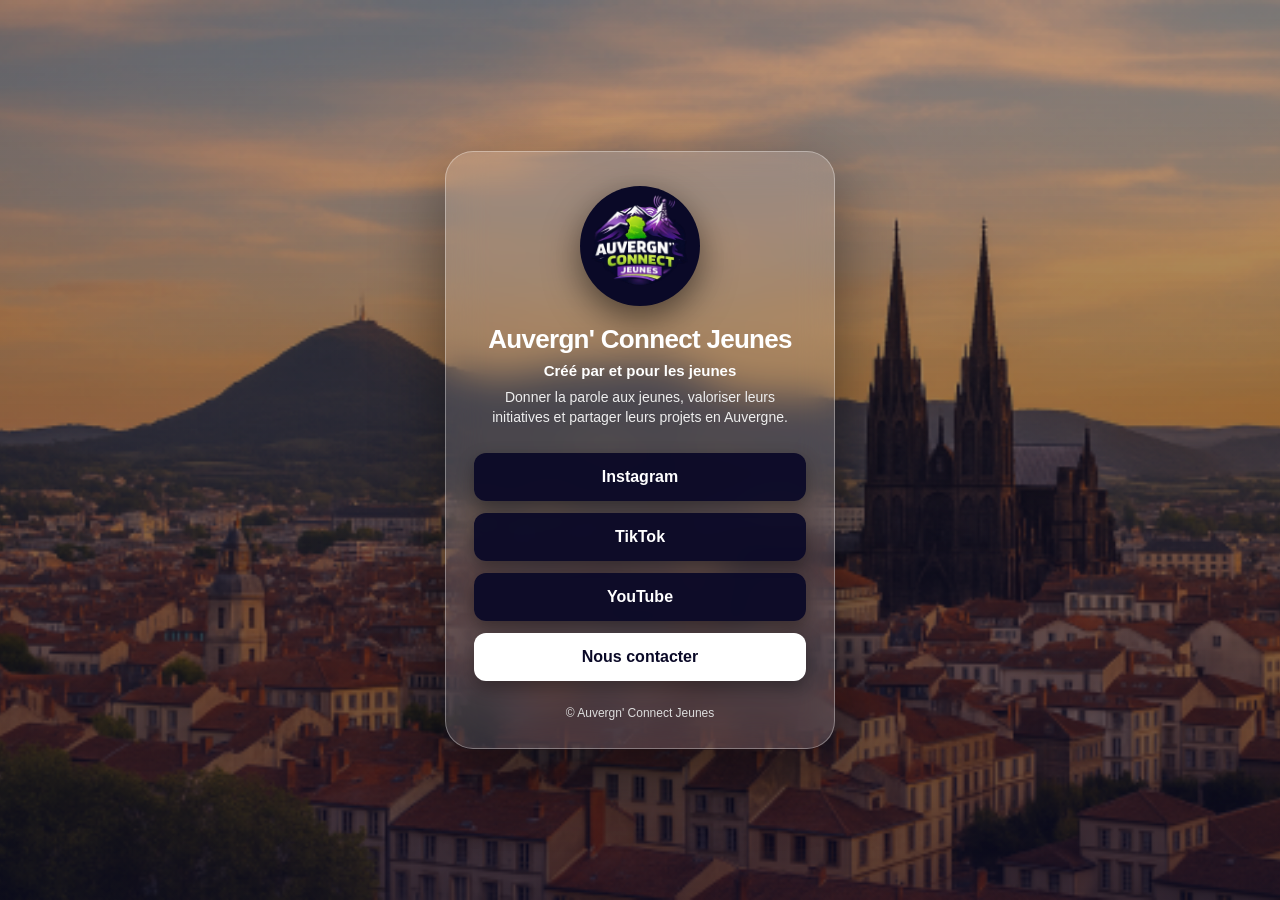
==== index.html @ 298b6b83 "Add files via upload" ====
<!doctype html>
<html lang="fr">

<head>
  <meta charset="utf-8">

  <meta
    name="viewport"
    content="width=device-width, initial-scale=1"
  >

  <title>Auvergn' Connect Jeunes</title>

  <!-- Favicon -->
  <link
    rel="icon"
    type="image/png"
    href="logo.png"
  >

  <meta
    name="description"
    content="Auvergn' Connect Jeunes — créé par et pour les jeunes."
  >

  <style>

    :root {
      --violet: #8444B1;
      --green: #8DBB52;
      --night: #0A0927;
    }

    * {
      box-sizing: border-box;
    }

    body {
      margin: 0;
      min-height: 100vh;

      display: flex;
      align-items: center;
      justify-content: center;

      padding: 22px;

      font-family: Arial, sans-serif;
      color: #fff;

      background:
        #0A0927
        url("background.png")
        center / cover
        fixed
        no-repeat;
    }

    body::before {
      content: "";

      position: fixed;
      inset: 0;

      background:
        linear-gradient(
          180deg,
          #0a092733,
          #0a0927a8
        );

      pointer-events: none;
    }

    .card {
      position: relative;

      width: min(100%, 390px);

      padding: 34px 28px 28px;

      border: 1px solid #ffffff55;
      border-radius: 28px;

      background: #ffffff20;

      backdrop-filter: blur(18px);

      box-shadow:
        0 25px 70px #0007;

      text-align: center;
    }

    .logo {
      width: 120px;
      height: 120px;

      margin: 0 auto 18px;

      border-radius: 50%;

      overflow: hidden;

      box-shadow:
        0 12px 35px #0008;

      background: #0A0927;
    }

    .logo img {
      width: 100%;
      height: 100%;

      display: block;

      object-fit: contain;
    }

    h1 {
      margin: 0;

      font-size: 26px;

      letter-spacing: -0.7px;
    }

    .subtitle {
      margin: 7px 0 8px;

      font-size: 15px;

      font-weight: 700;
    }

    .tagline {
      margin: 0 auto 26px;

      max-width: 310px;

      color: #eee;

      line-height: 1.45;

      font-size: 14px;
    }

    .links {
      display: grid;

      gap: 12px;
    }

    .links a {
      display: block;

      padding: 15px 18px;

      border-radius: 12px;

      background: #0A0927EF;

      color: #fff;

      text-decoration: none;

      font-weight: 800;

      box-shadow:
        0 7px 18px #0005;

      transition: 0.18s;
    }

    .links a:hover {
      transform: translateY(-2px);

      background: var(--violet);
    }

    .links a.secondary {
      background: #fff;

      color: var(--night);
    }

    .links a.secondary:hover {
      background: var(--green);

      color: #fff;
    }

    footer {
      margin-top: 25px;

      font-size: 12px;

      color: #ddd;
    }

  </style>
</head>


<body>

  <main class="card">

    <!-- Logo -->
    <div class="logo">

      <img
        src="logo.png"
        alt="Logo Auvergn' Connect Jeunes"
      >

    </div>


    <!-- Nom -->
    <h1>
      Auvergn' Connect Jeunes
    </h1>


    <!-- Slogan -->
    <p class="subtitle">
      Créé par et pour les jeunes
    </p>


    <!-- Description -->
    <p class="tagline">
      Donner la parole aux jeunes, valoriser leurs initiatives
      et partager leurs projets en Auvergne.
    </p>


    <!-- Réseaux sociaux -->
    <nav
      class="links"
      aria-label="Réseaux sociaux"
    >

      <a
        href="https://www.instagram.com/auvergn_connect_jeunes/"
        target="_blank"
        rel="noopener noreferrer"
      >
        Instagram
      </a>


      <a
        href="https://www.tiktok.com/@auvergn_connect_jeunes"
        target="_blank"
        rel="noopener noreferrer"
      >
        TikTok
      </a>


      <a
        href="https://www.youtube.com/@auvergn_connect_Jeune"
        target="_blank"
        rel="noopener noreferrer"
      >
        YouTube
      </a>


      <!-- Contact -->
      <a
        class="secondary"
        href="https://mail.google.com/mail/?view=cm&fs=1&to=contact%40auvergneconnectjeunes.fr"
        target="_blank"
        rel="noopener noreferrer"
      >
        Nous contacter
      </a>

    </nav>


    <!-- Copyright -->
    <footer>
      © Auvergn' Connect Jeunes
    </footer>

  </main>

</body>

</html>
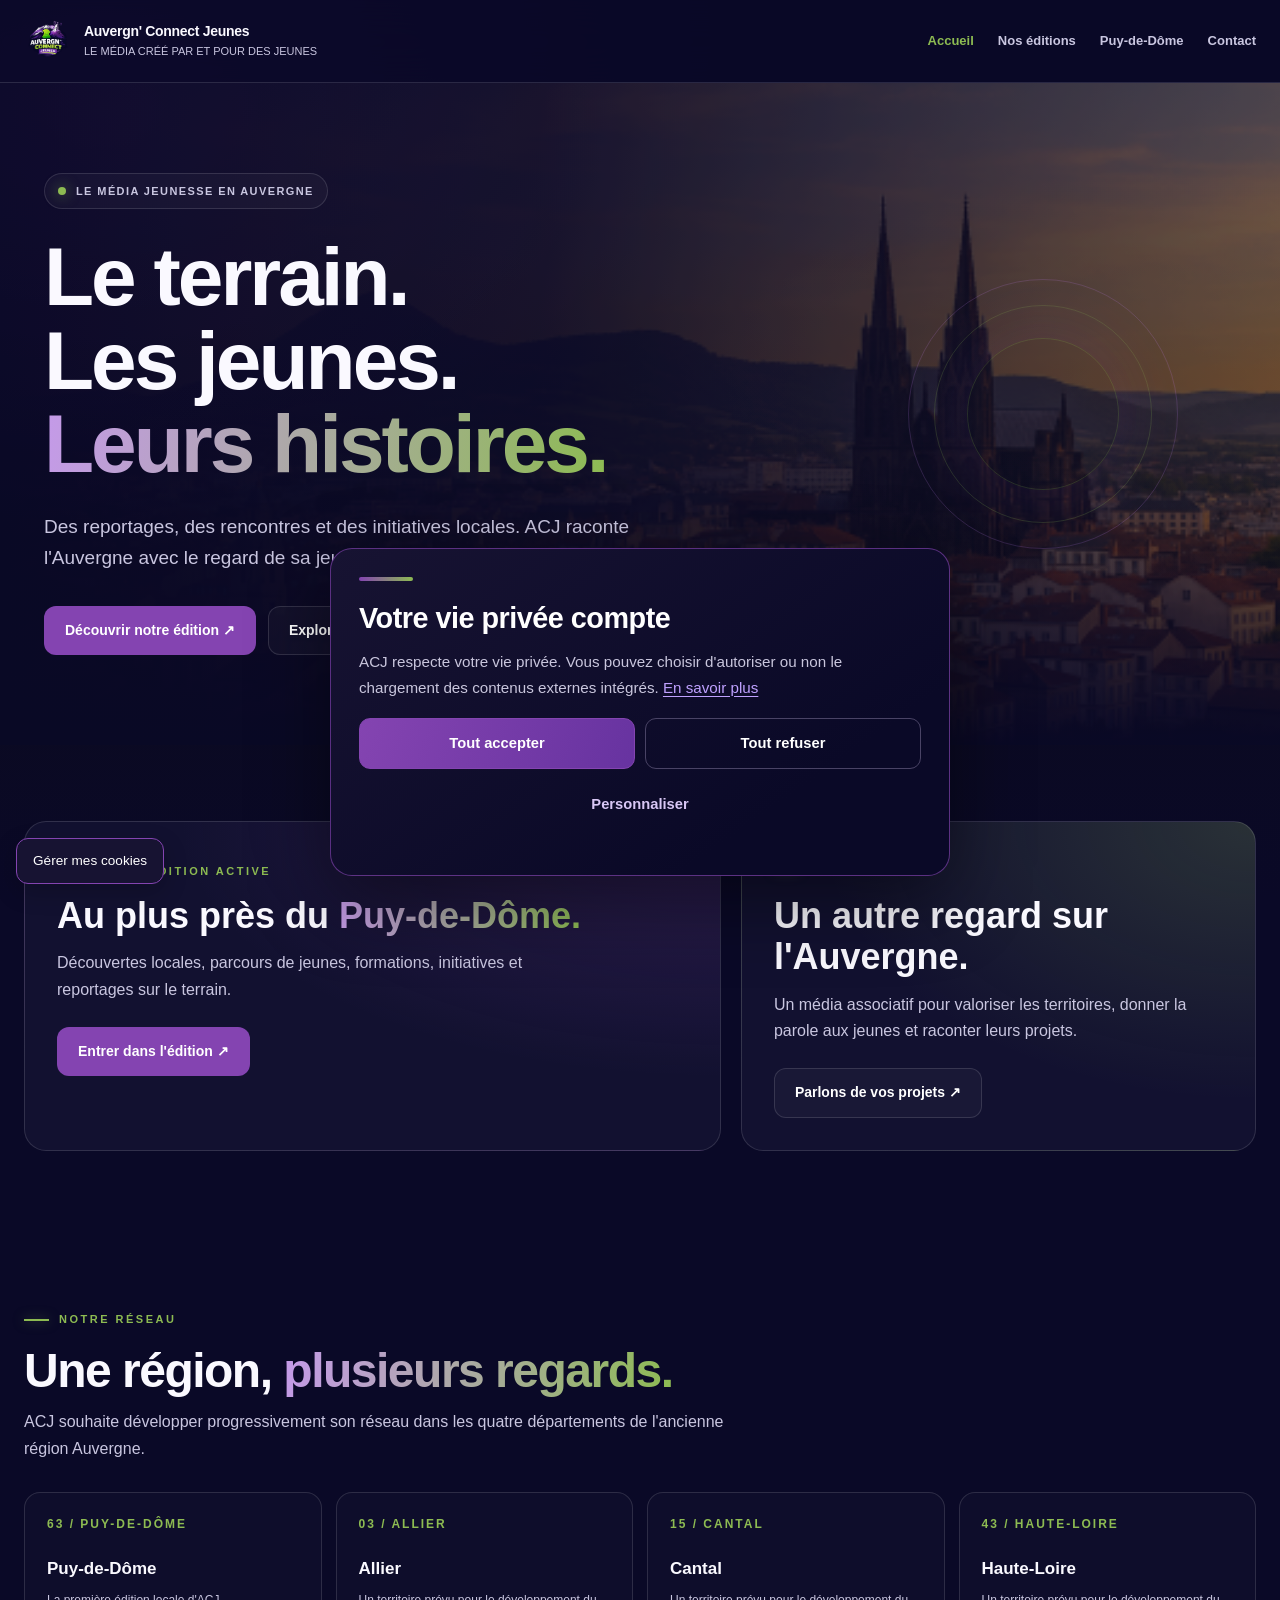
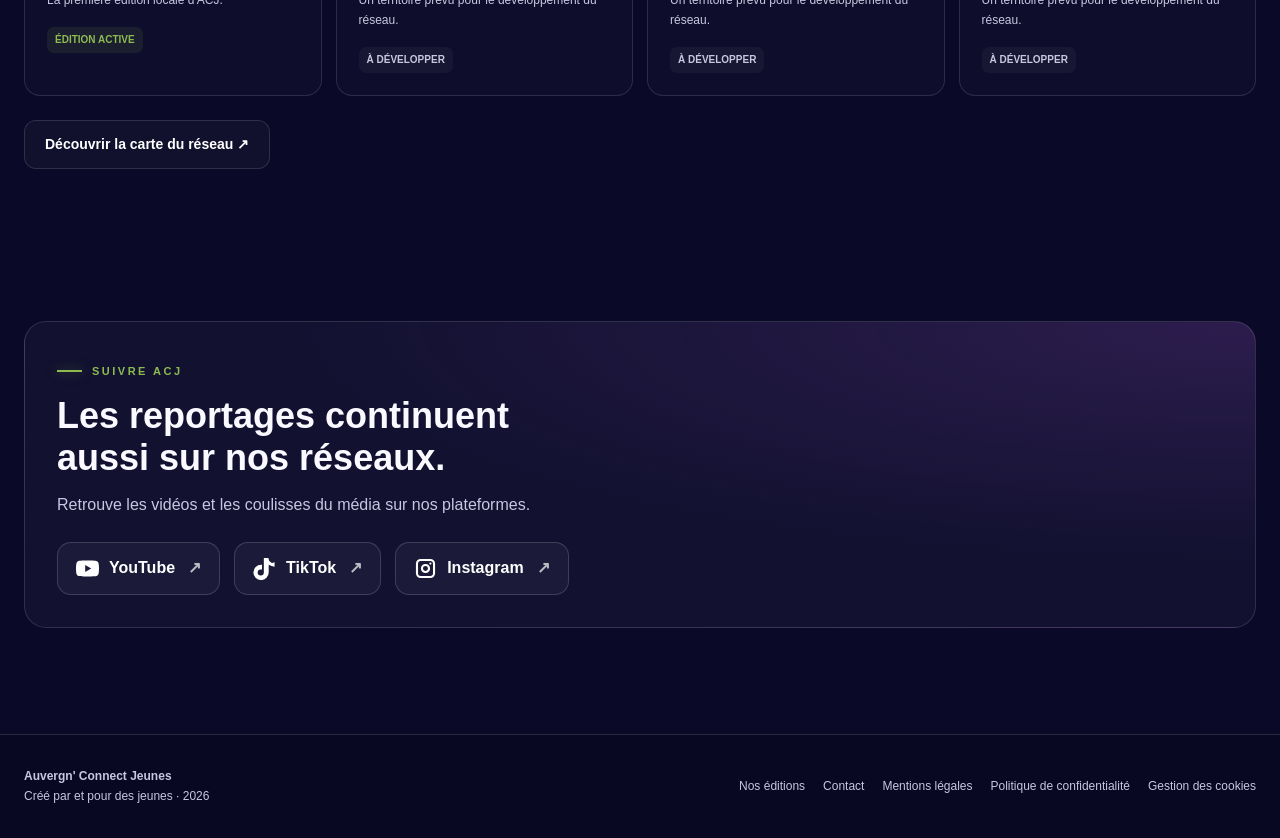
==== commit 6cb48bce: "Mise à jour complète du site ACJ" ====
--- a/index.html
+++ b/index.html
@@ -1,294 +1,406 @@
-<!doctype html>
+
+<!DOCTYPE html>
 <html lang="fr">
-
 <head>
-  <meta charset="utf-8">
-
-  <meta
-    name="viewport"
-    content="width=device-width, initial-scale=1"
-  >
-
-  <title>Auvergn' Connect Jeunes</title>
-
-  <!-- Favicon -->
-  <link
-    rel="icon"
-    type="image/png"
-    href="logo.png"
-  >
-
-  <meta
-    name="description"
-    content="Auvergn' Connect Jeunes — créé par et pour les jeunes."
-  >
-
-  <style>
-
-    :root {
-      --violet: #8444B1;
-      --green: #8DBB52;
-      --night: #0A0927;
+  <meta charset="UTF-8">
+  <meta name="viewport" content="width=device-width, initial-scale=1">
+  <meta name="theme-color" content="#0A0927">
+  <meta name="description" content="Auvergn' Connect Jeunes, le média audiovisuel créé par et pour les jeunes en Auvergne.">
+
+  <title>ACJ — Le média des jeunes en Auvergne</title>
+
+  <link rel="icon" type="image/png" href="images/logo.png">
+  <link rel="stylesheet" href="css/style.css">
+  <link rel="stylesheet" href="css/cookies.css">
+</head>
+
+<body>
+
+<header class="site-header">
+  <div class="container header-inner">
+    <a class="brand" href="index.html" aria-label="Accueil ACJ">
+      <img src="images/logo.png" alt="Logo Auvergn' Connect Jeunes">
+      <span class="brand-text">
+        <strong>Auvergn' Connect Jeunes</strong>
+        <span>LE MÉDIA CRÉÉ PAR ET POUR DES JEUNES</span>
+      </span>
+    </a>
+
+    <button
+      class="menu-toggle"
+      type="button"
+      aria-label="Ouvrir le menu"
+      aria-expanded="false"
+    >☰</button>
+
+    <nav class="site-nav" aria-label="Navigation principale">
+      <a href="index.html" aria-current="page">Accueil</a>
+      <a href="editions.html">Nos éditions</a>
+      <a href="puy-de-dome/index.html">Puy-de-Dôme</a>
+      <a href="contact.html">Contact</a>
+    </nav>
+  </div>
+</header>
+
+<main>
+
+  <!-- Présentation principale -->
+  <section class="hero">
+    <div class="hero-orbit" aria-hidden="true"></div>
+
+    <div class="hero-inner">
+      <div class="hero-content">
+        <div class="hero-label">
+          <span class="status-dot"></span>
+          LE MÉDIA JEUNESSE EN AUVERGNE
+        </div>
+
+        <h1>
+          Le terrain.<br>
+          Les jeunes.<br>
+          <span class="text-gradient">Leurs histoires.</span>
+        </h1>
+
+        <p>
+          Des reportages, des rencontres et des initiatives locales.
+          ACJ raconte l'Auvergne avec le regard de sa jeunesse.
+        </p>
+
+        <div class="hero-actions">
+          <a class="button" href="puy-de-dome/index.html">
+            Découvrir notre édition ↗
+          </a>
+          <a class="button button-secondary" href="editions.html">
+            Explorer nos éditions ↗
+          </a>
+        </div>
+      </div>
+    </div>
+  </section>
+
+  <!-- Présentation d'ACJ -->
+  <section class="section">
+    <div class="container">
+      <div class="feature-grid">
+
+        <article class="feature-panel">
+          <span class="eyebrow">Notre édition active</span>
+
+          <h3>
+            Au plus près du <span class="text-gradient">Puy-de-Dôme.</span>
+          </h3>
+
+          <p>
+            Découvertes locales, parcours de jeunes, formations,
+            initiatives et reportages sur le terrain.
+          </p>
+
+          <a class="button" href="puy-de-dome/index.html">
+            Entrer dans l'édition ↗
+          </a>
+        </article>
+
+        <article class="feature-panel feature-panel-green">
+          <span class="eyebrow">L'identité ACJ</span>
+
+          <h3>Un autre regard sur l'Auvergne.</h3>
+
+          <p>
+            Un média associatif pour valoriser les territoires,
+            donner la parole aux jeunes et raconter leurs projets.
+          </p>
+
+          <a class="button button-secondary" href="contact.html">
+            Parlons de vos projets ↗
+          </a>
+        </article>
+
+      </div>
+    </div>
+  </section>
+
+  <!-- Les éditions régionales -->
+  <section class="section">
+    <div class="container">
+
+      <div class="section-heading">
+        <span class="eyebrow">Notre réseau</span>
+
+        <h2>
+          Une région, <span class="text-gradient">plusieurs regards.</span>
+        </h2>
+
+        <p>
+          ACJ souhaite développer progressivement son réseau
+          dans les quatre départements de l'ancienne région Auvergne.
+        </p>
+      </div>
+
+      <div class="edition-grid">
+
+        <a class="edition-card" href="puy-de-dome/index.html">
+          <span class="edition-number">63 / PUY-DE-DÔME</span>
+          <h3>Puy-de-Dôme</h3>
+          <p>La première édition locale d'ACJ.</p>
+          <span class="edition-status">ÉDITION ACTIVE</span>
+        </a>
+
+        <div class="edition-card">
+          <span class="edition-number">03 / ALLIER</span>
+          <h3>Allier</h3>
+          <p>Un territoire prévu pour le développement du réseau.</p>
+          <span class="edition-status planned">À DÉVELOPPER</span>
+        </div>
+
+        <div class="edition-card">
+          <span class="edition-number">15 / CANTAL</span>
+          <h3>Cantal</h3>
+          <p>Un territoire prévu pour le développement du réseau.</p>
+          <span class="edition-status planned">À DÉVELOPPER</span>
+        </div>
+
+        <div class="edition-card">
+          <span class="edition-number">43 / HAUTE-LOIRE</span>
+          <h3>Haute-Loire</h3>
+          <p>Un territoire prévu pour le développement du réseau.</p>
+          <span class="edition-status planned">À DÉVELOPPER</span>
+        </div>
+
+      </div>
+
+      <div style="margin-top:24px">
+        <a class="button button-secondary" href="editions.html">
+          Découvrir la carte du réseau ↗
+        </a>
+      </div>
+
+    </div>
+  </section>
+
+  <!-- Réseaux sociaux ACJ -->
+  <section class="section" id="reseaux-sociaux">
+    <div class="container">
+
+      <div class="feature-panel social-panel">
+        <span class="eyebrow">Suivre ACJ</span>
+
+        <h3>Les reportages continuent aussi sur nos réseaux.</h3>
+
+        <p>
+          Retrouve les vidéos et les coulisses du média sur nos plateformes.
+        </p>
+
+        <div class="social-links">
+
+          <!-- YouTube -->
+          <a
+            class="social-link social-youtube"
+            href="https://www.youtube.com/@auvergn_connect_Jeune"
+            target="_blank"
+            rel="noopener noreferrer"
+            aria-label="Suivre ACJ sur YouTube"
+          >
+            <svg viewBox="0 0 24 24" aria-hidden="true">
+              <path d="M23.5 6.2a3 3 0 0 0-2.1-2.1C19.5 3.6 12 3.6 12 3.6s-7.5 0-9.4.5A3 3 0 0 0 .5 6.2 31 31 0 0 0 0 12a31 31 0 0 0 .5 5.8 3 3 0 0 0 2.1 2.1c1.9.5 9.4.5 9.4.5s7.5 0 9.4-.5a3 3 0 0 0 2.1-2.1A31 31 0 0 0 24 12a31 31 0 0 0-.5-5.8ZM9.6 15.6V8.4l6.3 3.6-6.3 3.6Z"/>
+            </svg>
+            <span>YouTube</span>
+            <span class="social-arrow" aria-hidden="true">↗</span>
+          </a>
+
+          <!-- TikTok -->
+          <a
+            class="social-link social-tiktok"
+            href="https://www.tiktok.com/@auvergn_connect_jeunes"
+            target="_blank"
+            rel="noopener noreferrer"
+            aria-label="Suivre ACJ sur TikTok"
+          >
+            <svg viewBox="0 0 24 24" aria-hidden="true">
+              <path d="M19.6 6.3a5.8 5.8 0 0 1-3.5-4.8V1h-4.8v15.2a3.2 3.2 0 1 1-2.8-3.2c.3 0 .6 0 .9.1V8.2a8.4 8.4 0 0 0-.9-.1A8 8 0 1 0 16.4 16V8.2a10.5 10.5 0 0 0 6.1 1.9V5.3a5.8 5.8 0 0 1-2.9 1Z"/>
+            </svg>
+            <span>TikTok</span>
+            <span class="social-arrow" aria-hidden="true">↗</span>
+          </a>
+
+          <!-- Instagram -->
+          <a
+            class="social-link social-instagram"
+            href="https://www.instagram.com/auvergn_connect_jeunes/"
+            target="_blank"
+            rel="noopener noreferrer"
+            aria-label="Suivre ACJ sur Instagram"
+          >
+            <svg viewBox="0 0 24 24" aria-hidden="true">
+              <path d="M7 2h10a5 5 0 0 1 5 5v10a5 5 0 0 1-5 5H7a5 5 0 0 1-5-5V7a5 5 0 0 1 5-5Zm0 2.2A2.8 2.8 0 0 0 4.2 7v10A2.8 2.8 0 0 0 7 19.8h10a2.8 2.8 0 0 0 2.8-2.8V7A2.8 2.8 0 0 0 17 4.2H7Zm5 3a4.8 4.8 0 1 1 0 9.6 4.8 4.8 0 0 1 0-9.6Zm0 2.2a2.6 2.6 0 1 0 0 5.2 2.6 2.6 0 0 0 0-5.2Zm5.1-3.6a1.1 1.1 0 1 1 0 2.2 1.1 1.1 0 0 1 0-2.2Z"/>
+            </svg>
+            <span>Instagram</span>
+            <span class="social-arrow" aria-hidden="true">↗</span>
+          </a>
+
+        </div>
+      </div>
+    </div>
+  </section>
+
+</main>
+
+<!-- Pied de page -->
+<footer class="site-footer">
+  <div class="container footer-inner">
+
+    <div>
+      <strong>Auvergn' Connect Jeunes</strong>
+      <div>
+        Créé par et pour des jeunes · <span id="year"></span>
+      </div>
+    </div>
+
+    <nav class="footer-links" aria-label="Informations légales">
+      <a href="editions.html">Nos éditions</a>
+      <a href="contact.html">Contact</a>
+      <a href="mentions-legales.html">Mentions légales</a>
+      <a href="confidentialite.html">Politique de confidentialité</a>
+      <a href="cookies.html">Gestion des cookies</a>
+    </nav>
+
+  </div>
+</footer>
+
+<!-- Styles des réseaux sociaux -->
+<style>
+  .social-panel {
+    overflow: hidden;
+  }
+
+  .social-links {
+    display: flex;
+    flex-wrap: wrap;
+    gap: 14px;
+    margin-top: 24px;
+  }
+
+  .social-link {
+    display: inline-flex;
+    align-items: center;
+    gap: 10px;
+    min-height: 48px;
+    padding: 12px 18px;
+    border: 1px solid rgba(255,255,255,.16);
+    border-radius: 14px;
+    color: #fff;
+    text-decoration: none;
+    font-weight: 700;
+    background: rgba(255,255,255,.04);
+    transition:
+      transform .2s ease,
+      background .2s ease,
+      border-color .2s ease;
+  }
+
+  .social-link:hover {
+    transform: translateY(-3px);
+    background: rgba(255,255,255,.09);
+    border-color: rgba(255,255,255,.35);
+  }
+
+  .social-link svg {
+    width: 23px;
+    height: 23px;
+    fill: currentColor;
+    flex-shrink: 0;
+  }
+
+  .social-youtube:hover {
+    border-color: #ff0033;
+  }
+
+  .social-tiktok:hover {
+    border-color: #25f4ee;
+  }
+
+  .social-instagram:hover {
+    border-color: #e1306c;
+  }
+
+  .social-arrow {
+    opacity: .7;
+    margin-left: 3px;
+  }
+
+  @media (max-width: 520px) {
+    .social-links {
+      display: grid;
+      grid-template-columns: 1fr;
     }
 
-    * {
+    .social-link {
+      width: 100%;
       box-sizing: border-box;
     }
-
-    body {
-      margin: 0;
-      min-height: 100vh;
-
-      display: flex;
-      align-items: center;
-      justify-content: center;
-
-      padding: 22px;
-
-      font-family: Arial, sans-serif;
-      color: #fff;
-
-      background:
-        #0A0927
-        url("background.png")
-        center / cover
-        fixed
-        no-repeat;
-    }
-
-    body::before {
-      content: "";
-
-      position: fixed;
-      inset: 0;
-
-      background:
-        linear-gradient(
-          180deg,
-          #0a092733,
-          #0a0927a8
-        );
-
-      pointer-events: none;
-    }
-
-    .card {
-      position: relative;
-
-      width: min(100%, 390px);
-
-      padding: 34px 28px 28px;
-
-      border: 1px solid #ffffff55;
-      border-radius: 28px;
-
-      background: #ffffff20;
-
-      backdrop-filter: blur(18px);
-
-      box-shadow:
-        0 25px 70px #0007;
-
-      text-align: center;
-    }
-
-    .logo {
-      width: 120px;
-      height: 120px;
-
-      margin: 0 auto 18px;
-
-      border-radius: 50%;
-
-      overflow: hidden;
-
-      box-shadow:
-        0 12px 35px #0008;
-
-      background: #0A0927;
-    }
-
-    .logo img {
-      width: 100%;
-      height: 100%;
-
-      display: block;
-
-      object-fit: contain;
-    }
-
-    h1 {
-      margin: 0;
-
-      font-size: 26px;
-
-      letter-spacing: -0.7px;
-    }
-
-    .subtitle {
-      margin: 7px 0 8px;
-
-      font-size: 15px;
-
-      font-weight: 700;
-    }
-
-    .tagline {
-      margin: 0 auto 26px;
-
-      max-width: 310px;
-
-      color: #eee;
-
-      line-height: 1.45;
-
-      font-size: 14px;
-    }
-
-    .links {
-      display: grid;
-
-      gap: 12px;
-    }
-
-    .links a {
-      display: block;
-
-      padding: 15px 18px;
-
-      border-radius: 12px;
-
-      background: #0A0927EF;
-
-      color: #fff;
-
-      text-decoration: none;
-
-      font-weight: 800;
-
-      box-shadow:
-        0 7px 18px #0005;
-
-      transition: 0.18s;
-    }
-
-    .links a:hover {
-      transform: translateY(-2px);
-
-      background: var(--violet);
-    }
-
-    .links a.secondary {
-      background: #fff;
-
-      color: var(--night);
-    }
-
-    .links a.secondary:hover {
-      background: var(--green);
-
-      color: #fff;
-    }
-
-    footer {
-      margin-top: 25px;
-
-      font-size: 12px;
-
-      color: #ddd;
-    }
-
-  </style>
-</head>
-
-
-<body>
-
-  <main class="card">
-
-    <!-- Logo -->
-    <div class="logo">
-
-      <img
-        src="logo.png"
-        alt="Logo Auvergn' Connect Jeunes"
-      >
-
-    </div>
-
-
-    <!-- Nom -->
-    <h1>
-      Auvergn' Connect Jeunes
-    </h1>
-
-
-    <!-- Slogan -->
-    <p class="subtitle">
-      Créé par et pour les jeunes
-    </p>
-
-
-    <!-- Description -->
-    <p class="tagline">
-      Donner la parole aux jeunes, valoriser leurs initiatives
-      et partager leurs projets en Auvergne.
-    </p>
-
-
-    <!-- Réseaux sociaux -->
-    <nav
-      class="links"
-      aria-label="Réseaux sociaux"
-    >
-
-      <a
-        href="https://www.instagram.com/auvergn_connect_jeunes/"
-        target="_blank"
-        rel="noopener noreferrer"
-      >
-        Instagram
-      </a>
-
-
-      <a
-        href="https://www.tiktok.com/@auvergn_connect_jeunes"
-        target="_blank"
-        rel="noopener noreferrer"
-      >
-        TikTok
-      </a>
-
-
-      <a
-        href="https://www.youtube.com/@auvergn_connect_Jeune"
-        target="_blank"
-        rel="noopener noreferrer"
-      >
-        YouTube
-      </a>
-
-
-      <!-- Contact -->
-      <a
-        class="secondary"
-        href="https://mail.google.com/mail/?view=cm&fs=1&to=contact%40auvergneconnectjeunes.fr"
-        target="_blank"
-        rel="noopener noreferrer"
-      >
-        Nous contacter
-      </a>
-
-    </nav>
-
-
-    <!-- Copyright -->
-    <footer>
-      © Auvergn' Connect Jeunes
-    </footer>
-
-  </main>
+  }
+</style>
+
+<!-- Bannière de consentement aux cookies -->
+<section
+  id="cookie-banner"
+  role="dialog"
+  aria-labelledby="cookie-title"
+  aria-describedby="cookie-description"
+  hidden
+>
+  <h2 id="cookie-title">Votre vie privée compte</h2>
+
+  <p id="cookie-description">
+    ACJ respecte votre vie privée. Vous pouvez choisir d'autoriser ou non
+    le chargement des contenus externes intégrés.
+    <a href="cookies.html">En savoir plus</a>
+  </p>
+
+  <div class="cookie-actions">
+    <button id="cookie-accept" type="button">Tout accepter</button>
+    <button id="cookie-refuse" type="button">Tout refuser</button>
+    <button id="cookie-customize" type="button">Personnaliser</button>
+  </div>
+
+  <p id="cookie-status" role="status"></p>
+</section>
+
+<!-- Personnalisation des choix -->
+<section
+  id="cookie-settings"
+  role="dialog"
+  aria-labelledby="cookie-settings-title"
+  hidden
+>
+  <h2 id="cookie-settings-title">Personnaliser mes choix</h2>
+
+  <p>Les éléments strictement nécessaires restent actifs.</p>
+
+  <label>
+    <input type="checkbox" checked disabled>
+    Éléments nécessaires au fonctionnement
+  </label>
+
+  <label>
+    <input id="cookie-external" type="checkbox">
+    Autoriser les contenus externes intégrés
+  </label>
+
+  <div class="cookie-actions">
+    <button id="cookie-save" type="button">
+      Enregistrer mes choix
+    </button>
+    <button id="cookie-cancel" type="button">Retour</button>
+  </div>
+</section>
+
+<button id="cookie-manage" type="button">
+  Gérer mes cookies
+</button>
+
+<!-- Scripts -->
+<script src="js/main.js"></script>
+<script src="js/cookies.js"></script>
 
 </body>
-
-</html>+</html>
--- a/css/style.css
+++ b/css/style.css
@@ -0,0 +1,1087 @@
+
+:root {
+  --violet: #8444B1;
+  --violet-clair: #C49BE8;
+  --vert: #8DBB52;
+  --nuit: #0A0927;
+  --surface: #121130;
+  --surface-2: #1B1940;
+  --blanc: #FAF9FF;
+  --texte: #C9C6E0;
+  --bordure: rgba(255,255,255,.13);
+  --largeur: 1240px;
+}
+
+* {
+  box-sizing: border-box;
+}
+
+html {
+  scroll-behavior: smooth;
+  scroll-padding-top: 100px;
+}
+
+body {
+  margin: 0;
+  min-height: 100vh;
+  overflow-x: hidden;
+  background: var(--nuit);
+  color: var(--blanc);
+  font-family: Inter, Arial, Helvetica, sans-serif;
+  line-height: 1.65;
+}
+
+body::before {
+  content: "";
+  position: fixed;
+  inset: 0;
+  z-index: -2;
+  pointer-events: none;
+  background:
+    radial-gradient(ellipse at 8% 12%, #8444b13b, transparent 38%),
+    radial-gradient(ellipse at 92% 42%, #8dbb5216, transparent 34%),
+    linear-gradient(180deg, #0a0927, #0b0a20 70%, #0a0927);
+}
+
+img {
+  display: block;
+  max-width: 100%;
+}
+
+a {
+  color: inherit;
+  text-decoration: none;
+}
+
+button,
+input,
+textarea,
+select {
+  font: inherit;
+}
+
+a:focus-visible,
+button:focus-visible,
+input:focus-visible,
+textarea:focus-visible,
+select:focus-visible {
+  outline: 3px solid var(--vert);
+  outline-offset: 4px;
+}
+
+.container {
+  width: min(var(--largeur), calc(100% - 48px));
+  margin-inline: auto;
+}
+
+.section {
+  padding: 76px 0;
+}
+
+.section-heading {
+  max-width: 740px;
+  margin-bottom: 30px;
+}
+
+.section-heading h2 {
+  margin: 0 0 12px;
+  font-size: clamp(30px, 4vw, 48px);
+  line-height: 1.12;
+  letter-spacing: -1.5px;
+}
+
+.section-heading p {
+  margin: 0;
+  color: var(--texte);
+}
+
+.eyebrow {
+  display: inline-flex;
+  align-items: center;
+  gap: 10px;
+  margin-bottom: 15px;
+  color: var(--vert);
+  font-size: 11px;
+  font-weight: 900;
+  letter-spacing: 2.5px;
+  text-transform: uppercase;
+}
+
+.eyebrow::before {
+  content: "";
+  width: 25px;
+  height: 2px;
+  background: var(--vert);
+  box-shadow: 0 0 12px #8dbb5280;
+}
+
+.text-gradient {
+  color: var(--violet-clair);
+  background: linear-gradient(100deg, #c59aea, #8dbb52);
+  -webkit-background-clip: text;
+  background-clip: text;
+  -webkit-text-fill-color: transparent;
+}
+
+/* Navigation */
+
+.site-header {
+  position: sticky;
+  top: 0;
+  z-index: 100;
+  border-bottom: 1px solid var(--bordure);
+  background: rgba(10, 9, 39, .88);
+  backdrop-filter: blur(22px);
+}
+
+.header-inner {
+  min-height: 82px;
+  display: flex;
+  align-items: center;
+  justify-content: space-between;
+  gap: 25px;
+}
+
+.brand {
+  display: inline-flex;
+  align-items: center;
+  gap: 12px;
+  min-width: 0;
+}
+
+.brand img {
+  width: 48px;
+  height: 48px;
+  flex-shrink: 0;
+  object-fit: contain;
+}
+
+.brand-text {
+  display: grid;
+  line-height: 1.25;
+}
+
+.brand-text strong {
+  font-size: 14px;
+  letter-spacing: -.3px;
+}
+
+.brand-text span {
+  margin-top: 5px;
+  color: var(--texte);
+  font-size: 11px;
+}
+
+.site-nav {
+  display: flex;
+  align-items: center;
+  gap: 24px;
+}
+
+.site-nav a {
+  color: var(--texte);
+  font-size: 13px;
+  font-weight: 750;
+  transition: color .2s ease;
+}
+
+.site-nav a:hover,
+.site-nav a[aria-current="page"] {
+  color: var(--vert);
+}
+
+.menu-toggle {
+  display: none;
+  width: 44px;
+  height: 44px;
+  border: 1px solid var(--bordure);
+  border-radius: 13px;
+  background: var(--surface);
+  color: white;
+  cursor: pointer;
+}
+
+/* Boutons */
+
+.button {
+  display: inline-flex;
+  align-items: center;
+  justify-content: center;
+  gap: 10px;
+  min-height: 48px;
+  padding: 12px 20px;
+  border: 1px solid transparent;
+  border-radius: 12px;
+  background: var(--violet);
+  color: white;
+  font-size: 14px;
+  font-weight: 800;
+  cursor: pointer;
+  transition: transform .2s, box-shadow .2s, background .2s;
+}
+
+.button:hover {
+  transform: translateY(-3px);
+  background: #9959c5;
+  box-shadow: 0 10px 35px #8444b14a;
+}
+
+.button-secondary {
+  border-color: var(--bordure);
+  background: #ffffff08;
+}
+
+.button-secondary:hover {
+  border-color: #8dbb5277;
+  background: #8dbb5214;
+  box-shadow: none;
+}
+
+.button-green {
+  background: var(--vert);
+  color: var(--nuit);
+}
+
+.button-green:hover {
+  background: #a5d36d;
+}
+
+/* Grande introduction */
+
+.hero {
+  position: relative;
+  isolation: isolate;
+  display: flex;
+  min-height: 600px;
+  align-items: center;
+  overflow: hidden;
+  padding: 90px 0;
+}
+
+.hero::before {
+  content: "";
+  position: absolute;
+  inset: 0;
+  z-index: -1;
+  background:
+    linear-gradient(90deg, #0a0927 0%, #0a0927eb 42%, #0a092780 100%),
+    linear-gradient(0deg, var(--nuit), transparent 30%),
+    url("../images/background.png") center / cover no-repeat;
+  opacity: .78;
+}
+
+.hero-inner {
+  position: relative;
+  width: 100%;
+  max-width: var(--largeur);
+  margin-inline: auto;
+  padding-inline: 24px;
+  animation: reveal .7s ease both;
+}
+
+.hero-content {
+  max-width: 790px;
+}
+
+.hero-label {
+  display: inline-flex;
+  align-items: center;
+  gap: 10px;
+  margin-bottom: 26px;
+  padding: 8px 13px;
+  border: 1px solid #ffffff20;
+  border-radius: 999px;
+  background: #ffffff08;
+  color: var(--texte);
+  font-size: 11px;
+  font-weight: 800;
+  letter-spacing: 1.4px;
+}
+
+.status-dot {
+  width: 8px;
+  height: 8px;
+  flex: 0 0 8px;
+  border-radius: 50%;
+  background: var(--vert);
+  box-shadow: 0 0 14px #8dbb52a6;
+}
+
+.hero h1 {
+  max-width: 850px;
+  margin: 0 0 25px;
+  font-size: clamp(44px, 7vw, 82px);
+  line-height: 1.02;
+  letter-spacing: -3px;
+}
+
+.hero p {
+  max-width: 640px;
+  margin: 0;
+  color: var(--texte);
+  font-size: clamp(16px, 2vw, 19px);
+}
+
+.hero-actions {
+  display: flex;
+  flex-wrap: wrap;
+  gap: 12px;
+  margin-top: 32px;
+}
+
+.hero-orbit {
+  position: absolute;
+  top: 50%;
+  right: 8%;
+  width: 270px;
+  height: 270px;
+  border: 1px solid #b77beb30;
+  border-radius: 50%;
+  transform: translateY(-50%);
+  pointer-events: none;
+}
+
+.hero-orbit::before,
+.hero-orbit::after {
+  content: "";
+  position: absolute;
+  border: 1px solid #8dbb5230;
+  border-radius: 50%;
+}
+
+.hero-orbit::before {
+  inset: 25px;
+}
+
+.hero-orbit::after {
+  inset: 58px;
+  box-shadow: 0 0 65px #8444b126;
+}
+
+/* Titres de section */
+
+.section-topline {
+  display: flex;
+  align-items: end;
+  justify-content: space-between;
+  gap: 20px;
+  margin-bottom: 30px;
+}
+
+.section-topline .section-heading {
+  margin-bottom: 0;
+}
+
+/* Cartes vidéo */
+
+.video-grid {
+  display: grid;
+  grid-template-columns: repeat(3, minmax(0, 1fr));
+  gap: 20px;
+}
+
+.video-card {
+  overflow: hidden;
+  min-width: 0;
+  border: 1px solid var(--bordure);
+  border-radius: 18px;
+  background: linear-gradient(145deg, #19163c, #100f2c);
+  transition: transform .25s, border-color .25s, box-shadow .25s;
+}
+
+.video-card:hover {
+  transform: translateY(-5px);
+  border-color: #8444b1a6;
+  box-shadow: 0 18px 50px #0003;
+}
+
+.video-thumb {
+  position: relative;
+  display: grid;
+  min-height: 190px;
+  aspect-ratio: 16 / 9;
+  place-items: center;
+  overflow: hidden;
+  background:
+    radial-gradient(circle at 25% 25%, #8444b166, transparent 45%),
+    linear-gradient(135deg, #242052, #0a0927);
+}
+
+.video-thumb img {
+  position: absolute;
+  inset: 0;
+  width: 100%;
+  height: 100%;
+  object-fit: cover;
+  transition: transform .45s;
+}
+
+.video-card:hover .video-thumb img {
+  transform: scale(1.05);
+}
+
+.video-thumb::after {
+  content: "";
+  position: absolute;
+  inset: 0;
+  background: linear-gradient(0deg, #0a0927a8, transparent 60%);
+  pointer-events: none;
+}
+
+.play-button {
+  position: relative;
+  z-index: 1;
+  display: grid;
+  width: 54px;
+  height: 54px;
+  place-items: center;
+  border: 1px solid #ffffff80;
+  border-radius: 50%;
+  background: #8444b1e8;
+  color: white;
+  font-size: 19px;
+  box-shadow: 0 0 35px #8444b14d;
+}
+
+.video-content {
+  padding: 20px;
+}
+
+.video-meta {
+  display: flex;
+  flex-wrap: wrap;
+  gap: 10px;
+  margin-bottom: 10px;
+  color: var(--vert);
+  font-size: 11px;
+  font-weight: 800;
+}
+
+.video-content h3 {
+  margin: 0 0 10px;
+  font-size: 19px;
+  line-height: 1.35;
+}
+
+.video-content p {
+  margin: 0;
+  color: var(--texte);
+  font-size: 13px;
+}
+
+.video-link {
+  display: inline-flex;
+  margin-top: 17px;
+  color: var(--violet-clair);
+  font-size: 13px;
+  font-weight: 800;
+}
+
+.empty-state {
+  grid-column: 1 / -1;
+  padding: 44px 22px;
+  border: 1px dashed #ffffff30;
+  border-radius: 18px;
+  color: var(--texte);
+  text-align: center;
+}
+
+.empty-state h3 {
+  margin: 0 0 8px;
+  color: white;
+}
+
+.empty-state p {
+  margin: 0;
+}
+
+/* Panneaux */
+
+.feature-grid {
+  display: grid;
+  grid-template-columns: 1.15fr .85fr;
+  gap: 20px;
+}
+
+.feature-panel {
+  position: relative;
+  overflow: hidden;
+  min-height: 260px;
+  padding: 32px;
+  border: 1px solid var(--bordure);
+  border-radius: 22px;
+  background:
+    radial-gradient(ellipse at 100% 0%, #8444b13b, transparent 55%),
+    var(--surface);
+}
+
+.feature-panel h3 {
+  max-width: 550px;
+  margin: 0 0 14px;
+  font-size: clamp(25px, 3vw, 36px);
+  line-height: 1.15;
+}
+
+.feature-panel p {
+  max-width: 540px;
+  margin: 0;
+  color: var(--texte);
+}
+
+.feature-panel .button {
+  margin-top: 24px;
+}
+
+.feature-panel-green {
+  background:
+    radial-gradient(ellipse at 100% 0%, #8dbb5230, transparent 60%),
+    var(--surface);
+}
+
+/* Éditions */
+
+.edition-grid {
+  display: grid;
+  grid-template-columns: repeat(4, minmax(0, 1fr));
+  gap: 14px;
+}
+
+.edition-card {
+  display: block;
+  padding: 22px;
+  border: 1px solid var(--bordure);
+  border-radius: 16px;
+  background: #ffffff05;
+  transition: transform .2s, border-color .2s, background .2s;
+}
+
+.edition-card:hover {
+  transform: translateY(-3px);
+  border-color: #8dbb5277;
+  background: #8dbb520b;
+}
+
+.edition-number {
+  display: block;
+  margin-bottom: 20px;
+  color: var(--vert);
+  font-size: 12px;
+  font-weight: 900;
+  letter-spacing: 2px;
+}
+
+.edition-card h3 {
+  margin: 0 0 8px;
+  font-size: 17px;
+}
+
+.edition-card p {
+  margin: 0;
+  color: var(--texte);
+  font-size: 12px;
+}
+
+.edition-status {
+  display: inline-block;
+  margin-top: 16px;
+  padding: 5px 8px;
+  border-radius: 7px;
+  background: #8dbb5217;
+  color: var(--vert);
+  font-size: 10px;
+  font-weight: 900;
+}
+
+.edition-status.planned {
+  background: #ffffff0a;
+  color: var(--texte);
+}
+
+/* Carte des éditions */
+
+.map-layout {
+  display: grid;
+  grid-template-columns: minmax(0, 1.4fr) minmax(260px, .8fr);
+  gap: 22px;
+}
+
+.map-panel,
+.map-info {
+  overflow: hidden;
+  border: 1px solid var(--bordure);
+  border-radius: 20px;
+  background: var(--surface);
+}
+
+.map-panel {
+  min-height: 420px;
+}
+
+.map-info {
+  padding: 25px;
+}
+
+.map-info h3 {
+  margin-top: 0;
+}
+
+.map-legend {
+  display: grid;
+  gap: 12px;
+  margin-top: 24px;
+}
+
+.legend-item {
+  display: flex;
+  align-items: center;
+  gap: 10px;
+  color: var(--texte);
+  font-size: 13px;
+}
+
+.legend-dot {
+  width: 12px;
+  height: 12px;
+  flex: 0 0 12px;
+  border-radius: 50%;
+}
+
+/* Contact et formulaires */
+
+.form {
+  display: grid;
+  gap: 18px;
+  max-width: 720px;
+}
+
+.form-group {
+  display: grid;
+  gap: 8px;
+}
+
+.form label {
+  font-size: 14px;
+  font-weight: 700;
+}
+
+.form input,
+.form textarea,
+.form select {
+  width: 100%;
+  padding: 13px 15px;
+  border: 1px solid var(--bordure);
+  border-radius: 12px;
+  background: var(--surface);
+  color: white;
+}
+
+.form textarea {
+  min-height: 150px;
+  resize: vertical;
+}
+
+.form-note {
+  color: var(--texte);
+  font-size: 12px;
+}
+
+/* En-têtes des pages internes */
+
+.page-hero {
+  padding: 70px 0 45px;
+}
+
+.page-hero h1 {
+  margin: 0 0 14px;
+  font-size: clamp(38px, 6vw, 66px);
+  line-height: 1.08;
+  letter-spacing: -2px;
+}
+
+.page-hero p {
+  max-width: 720px;
+  color: var(--texte);
+}
+
+/* Pied de page */
+
+.site-footer {
+  margin-top: 30px;
+  padding: 32px 0;
+  border-top: 1px solid var(--bordure);
+  background: #08071f70;
+  color: var(--texte);
+  font-size: 12px;
+}
+
+.footer-inner {
+  display: flex;
+  flex-wrap: wrap;
+  align-items: center;
+  justify-content: space-between;
+  gap: 18px;
+}
+
+.footer-links {
+  display: flex;
+  flex-wrap: wrap;
+  gap: 18px;
+}
+
+.footer-links a:hover {
+  color: var(--vert);
+}
+
+/* Animations et responsive */
+
+@keyframes reveal {
+  from {
+    opacity: 0;
+    transform: translateY(18px);
+  }
+  to {
+    opacity: 1;
+    transform: translateY(0);
+  }
+}
+
+@media (max-width: 900px) {
+  .menu-toggle {
+    display: inline-grid;
+    place-items: center;
+  }
+
+  .site-nav {
+    position: absolute;
+    top: 100%;
+    right: 0;
+    left: 0;
+    display: none;
+    flex-direction: column;
+    align-items: stretch;
+    gap: 0;
+    padding: 12px 24px 20px;
+    border-bottom: 1px solid var(--bordure);
+    background: var(--nuit);
+  }
+
+  .site-nav.is-open {
+    display: flex;
+  }
+
+  .site-nav a {
+    padding: 13px 4px;
+  }
+
+  .hero-orbit {
+    right: -100px;
+    opacity: .5;
+  }
+
+  .video-grid {
+    grid-template-columns: repeat(2, minmax(0, 1fr));
+  }
+
+  .edition-grid {
+    grid-template-columns: repeat(2, minmax(0, 1fr));
+  }
+
+  .feature-grid,
+  .map-layout {
+    grid-template-columns: 1fr;
+  }
+}
+
+@media (max-width: 560px) {
+  .container {
+    width: calc(100% - 30px);
+  }
+
+  .section {
+    padding: 55px 0;
+  }
+
+  .header-inner {
+    min-height: 72px;
+  }
+
+  .brand img {
+    width: 40px;
+    height: 40px;
+  }
+
+  .brand-text strong {
+    font-size: 12px;
+  }
+
+  .brand-text span {
+    font-size: 9px;
+  }
+
+  .hero {
+    min-height: 520px;
+    padding: 70px 0;
+  }
+
+  .hero-inner {
+    padding-inline: 15px;
+  }
+
+  .hero h1 {
+    font-size: clamp(40px, 12vw, 58px);
+    letter-spacing: -1.8px;
+  }
+
+  .hero-actions,
+  .hero-actions .button {
+    width: 100%;
+  }
+
+  .video-grid,
+  .edition-grid {
+    grid-template-columns: 1fr;
+  }
+
+  .section-topline {
+    align-items: flex-start;
+    flex-direction: column;
+  }
+
+  .feature-panel {
+    min-height: auto;
+    padding: 25px;
+  }
+
+  .map-panel {
+    min-height: 320px;
+  }
+
+  .footer-inner {
+    align-items: flex-start;
+    flex-direction: column;
+  }
+}
+
+@media (prefers-reduced-motion: reduce) {
+  *,
+  *::before,
+  *::after {
+    scroll-behavior: auto !important;
+    animation-duration: .01ms !important;
+    animation-iteration-count: 1 !important;
+    transition-duration: .01ms !important;
+  }
+}
+
+/* Cartes vidéo ACJ : page d'accueil */
+
+#articles-list.acj-video-grid,
+#articles-list.video-grid {
+  display: grid;
+  grid-template-columns: repeat(3, minmax(0, 1fr));
+  gap: 24px;
+}
+
+#articles-list .acj-video-card {
+  overflow: hidden;
+  min-width: 0;
+  border: 1px solid rgba(255, 255, 255, 0.14);
+  border-radius: 18px;
+  background: rgba(255, 255, 255, 0.035);
+}
+
+#articles-list .acj-video-thumbnail {
+  display: block;
+  position: relative;
+  overflow: hidden;
+  aspect-ratio: 16 / 9;
+  background: #17152f;
+}
+
+#articles-list .acj-video-thumbnail img {
+  display: block;
+  width: 100%;
+  height: 100%;
+  object-fit: cover;
+  transition: transform 0.25s ease;
+}
+
+#articles-list .acj-video-thumbnail:hover img {
+  transform: scale(1.04);
+}
+
+#articles-list .acj-video-play {
+  position: absolute;
+  top: 50%;
+  left: 50%;
+  display: grid;
+  place-items: center;
+  width: 52px;
+  height: 52px;
+  border-radius: 50%;
+  background: #8444B1;
+  color: white;
+  font-size: 22px;
+  transform: translate(-50%, -50%);
+}
+
+#articles-list .acj-video-content {
+  padding: 20px;
+}
+
+#articles-list .acj-video-content h3 {
+  margin: 10px 0;
+}
+
+#articles-list .acj-video-content p {
+  line-height: 1.6;
+}
+
+#articles-list .acj-video-category {
+  color: #8DBB52;
+  font-size: 0.78rem;
+  font-weight: 700;
+  text-transform: uppercase;
+}
+
+#articles-list .acj-video-date {
+  opacity: 0.7;
+  font-size: 0.9rem;
+}
+
+@media (max-width: 900px) {
+  #articles-list.acj-video-grid,
+  #articles-list.video-grid {
+    grid-template-columns: repeat(2, minmax(0, 1fr));
+  }
+}
+
+@media (max-width: 600px) {
+  #articles-list.acj-video-grid,
+  #articles-list.video-grid {
+    grid-template-columns: 1fr;
+  }
+}
+
+/* ========================================
+   GALERIE DES SHORTS YOUTUBE — ACJ
+   ======================================== */
+
+.shorts-grid {
+  display: grid;
+  grid-template-columns: repeat(4, minmax(0, 1fr));
+  gap: 20px;
+}
+
+.short-card {
+  display: block;
+  min-width: 0;
+  overflow: hidden;
+  color: var(--blanc);
+  text-decoration: none;
+  background: linear-gradient(145deg, var(--surface-2), var(--surface));
+  border: 1px solid var(--bordure);
+  border-radius: 18px;
+  transition: transform .25s ease,
+              border-color .25s ease,
+              box-shadow .25s ease;
+}
+
+.short-card:hover {
+  transform: translateY(-5px);
+  border-color: var(--violet);
+  box-shadow: 0 18px 50px #0003;
+}
+
+.short-thumbnail {
+  position: relative;
+  overflow: hidden;
+  aspect-ratio: 9 / 16;
+  background: var(--surface);
+}
+
+.short-card img {
+  display: block;
+  width: 100%;
+  height: 100%;
+  object-fit: cover;
+  transition: transform .4s ease;
+}
+
+.short-card:hover img {
+  transform: scale(1.05);
+}
+
+.play-icon {
+  position: absolute;
+  top: 50%;
+  left: 50%;
+  display: grid;
+  width: 54px;
+  height: 54px;
+  place-items: center;
+  padding-left: 4px;
+  transform: translate(-50%, -50%);
+  border: 1px solid #ffffff80;
+  border-radius: 50%;
+  background: var(--violet);
+  color: white;
+  font-size: 22px;
+  box-shadow: 0 0 35px #8444b14d;
+}
+
+.short-card h3 {
+  margin: 0;
+  padding: 16px;
+  color: var(--blanc);
+  font-size: 15px;
+  line-height: 1.45;
+  overflow-wrap: anywhere;
+}
+
+.loading-message,
+.error-message {
+  grid-column: 1 / -1;
+  padding: 30px;
+  border: 1px dashed var(--bordure);
+  border-radius: 18px;
+  background: var(--surface);
+  color: var(--texte);
+  text-align: center;
+}
+
+.error-message a {
+  color: var(--vert);
+  font-weight: 800;
+}
+
+@media (max-width: 900px) {
+  .shorts-grid {
+    grid-template-columns: repeat(3, minmax(0, 1fr));
+  }
+}
+
+@media (max-width: 600px) {
+  .shorts-grid {
+    grid-template-columns: repeat(2, minmax(0, 1fr));
+    gap: 12px;
+  }
+
+  .short-card h3 {
+    padding: 12px;
+    font-size: 13px;
+  }
+
+  .play-icon {
+    width: 44px;
+    height: 44px;
+    font-size: 18px;
+  }
+}
+
+@media (prefers-reduced-motion: reduce) {
+  .short-card,
+  .short-card img {
+    transition: none;
+  }
+}
--- a/css/cookies.css
+++ b/css/cookies.css
@@ -0,0 +1,208 @@
+
+/* =========================================
+   ACJ — Bannière de consentement aux cookies
+   ========================================= */
+
+#cookie-banner,
+#cookie-settings {
+  box-sizing: border-box;
+  position: fixed;
+  z-index: 99999;
+  left: 50%;
+  bottom: 24px;
+  transform: translateX(-50%);
+  width: min(620px, calc(100% - 32px));
+  padding: 28px;
+  color: #f8f7ff;
+  background: linear-gradient(145deg, #171332, #0A0927 75%);
+  border: 1px solid rgb(132 68 177 / 65%);
+  border-radius: 22px;
+  box-shadow: 0 24px 80px rgb(0 0 0 / 45%);
+  font-family: inherit;
+  animation: acj-cookie-appear .35s ease-out;
+}
+
+#cookie-banner *,
+#cookie-settings * {
+  box-sizing: border-box;
+}
+
+#cookie-banner[hidden],
+#cookie-settings[hidden],
+[data-external-embed][hidden],
+[data-external-placeholder][hidden] {
+  display: none !important;
+}
+
+#cookie-banner::before {
+  content: "";
+  display: block;
+  width: 54px;
+  height: 4px;
+  margin-bottom: 20px;
+  border-radius: 10px;
+  background: linear-gradient(90deg, #8444B1, #8DBB52);
+}
+
+#cookie-banner h2,
+#cookie-settings h2 {
+  margin: 0 0 12px;
+  color: #fff;
+  font-size: clamp(1.35rem, 4vw, 1.8rem);
+  line-height: 1.25;
+  letter-spacing: -.5px;
+}
+
+#cookie-banner p,
+#cookie-settings p {
+  margin: 0 0 18px;
+  color: #c9c6dd;
+  font-size: .95rem;
+  line-height: 1.7;
+}
+
+#cookie-banner a,
+#cookie-settings a {
+  color: #bfa1ff;
+  text-decoration: underline;
+  text-underline-offset: 3px;
+}
+
+.cookie-actions {
+  display: flex;
+  flex-wrap: wrap;
+  gap: 10px;
+  margin-top: 18px;
+}
+
+#cookie-banner .cookie-actions button,
+#cookie-settings .cookie-actions button {
+  flex: 1 1 150px;
+  min-height: 46px;
+  padding: 12px 16px;
+  border: 1px solid #494365;
+  border-radius: 11px;
+  color: #fff;
+  background: #211c40;
+  font: inherit;
+  font-size: .92rem;
+  font-weight: 600;
+  cursor: pointer;
+  transition: background .2s ease, border-color .2s ease,
+    transform .2s ease;
+}
+
+#cookie-banner .cookie-actions button:hover,
+#cookie-settings .cookie-actions button:hover {
+  border-color: #b58ae2;
+  background: #302653;
+  transform: translateY(-1px);
+}
+
+#cookie-banner #cookie-accept {
+  color: #fff;
+  background: linear-gradient(110deg, #8444B1, #6733a0);
+  border-color: #8444B1;
+}
+
+#cookie-banner #cookie-accept:hover {
+  background: linear-gradient(110deg, #9857c5, #7942b1);
+}
+
+#cookie-banner #cookie-refuse {
+  background: transparent;
+}
+
+#cookie-banner #cookie-customize {
+  flex-basis: 100%;
+  color: #d8c7f5;
+  background: transparent;
+  border-color: transparent;
+}
+
+#cookie-settings label {
+  display: flex;
+  align-items: flex-start;
+  gap: 12px;
+  margin: 16px 0;
+  padding: 14px;
+  color: #f0edff;
+  background: rgb(255 255 255 / 4%);
+  border: 1px solid rgb(255 255 255 / 9%);
+  border-radius: 12px;
+  line-height: 1.5;
+}
+
+#cookie-settings input[type="checkbox"] {
+  width: 18px;
+  height: 18px;
+  flex-shrink: 0;
+  margin-top: 2px;
+  accent-color: #8444B1;
+}
+
+#cookie-manage {
+  position: fixed;
+  z-index: 99998;
+  left: 16px;
+  bottom: 16px;
+  max-width: calc(100% - 32px);
+  padding: 11px 16px;
+  color: #fff;
+  background: #171332;
+  border: 1px solid #8444B1;
+  border-radius: 12px;
+  box-shadow: 0 8px 25px rgb(0 0 0 / 20%);
+  font: inherit;
+  font-size: .85rem;
+  cursor: pointer;
+  transition: background .2s ease;
+}
+
+#cookie-manage:hover {
+  background: #302653;
+}
+
+#cookie-banner button:focus-visible,
+#cookie-settings button:focus-visible,
+#cookie-manage:focus-visible {
+  outline: 3px solid #8DBB52;
+  outline-offset: 3px;
+}
+
+@keyframes acj-cookie-appear {
+  from {
+    opacity: 0;
+    transform: translate(-50%, 12px);
+  }
+  to {
+    opacity: 1;
+    transform: translate(-50%, 0);
+  }
+}
+
+@media (max-width: 520px) {
+  #cookie-banner,
+  #cookie-settings {
+    bottom: 10px;
+    width: calc(100% - 20px);
+    padding: 22px;
+    border-radius: 18px;
+  }
+
+  #cookie-banner .cookie-actions button,
+  #cookie-settings .cookie-actions button {
+    flex-basis: 100%;
+  }
+}
+
+@media (prefers-reduced-motion: reduce) {
+  #cookie-banner,
+  #cookie-settings,
+  #cookie-manage,
+  #cookie-banner button,
+  #cookie-settings button {
+    animation: none;
+    transition: none;
+  }
+}
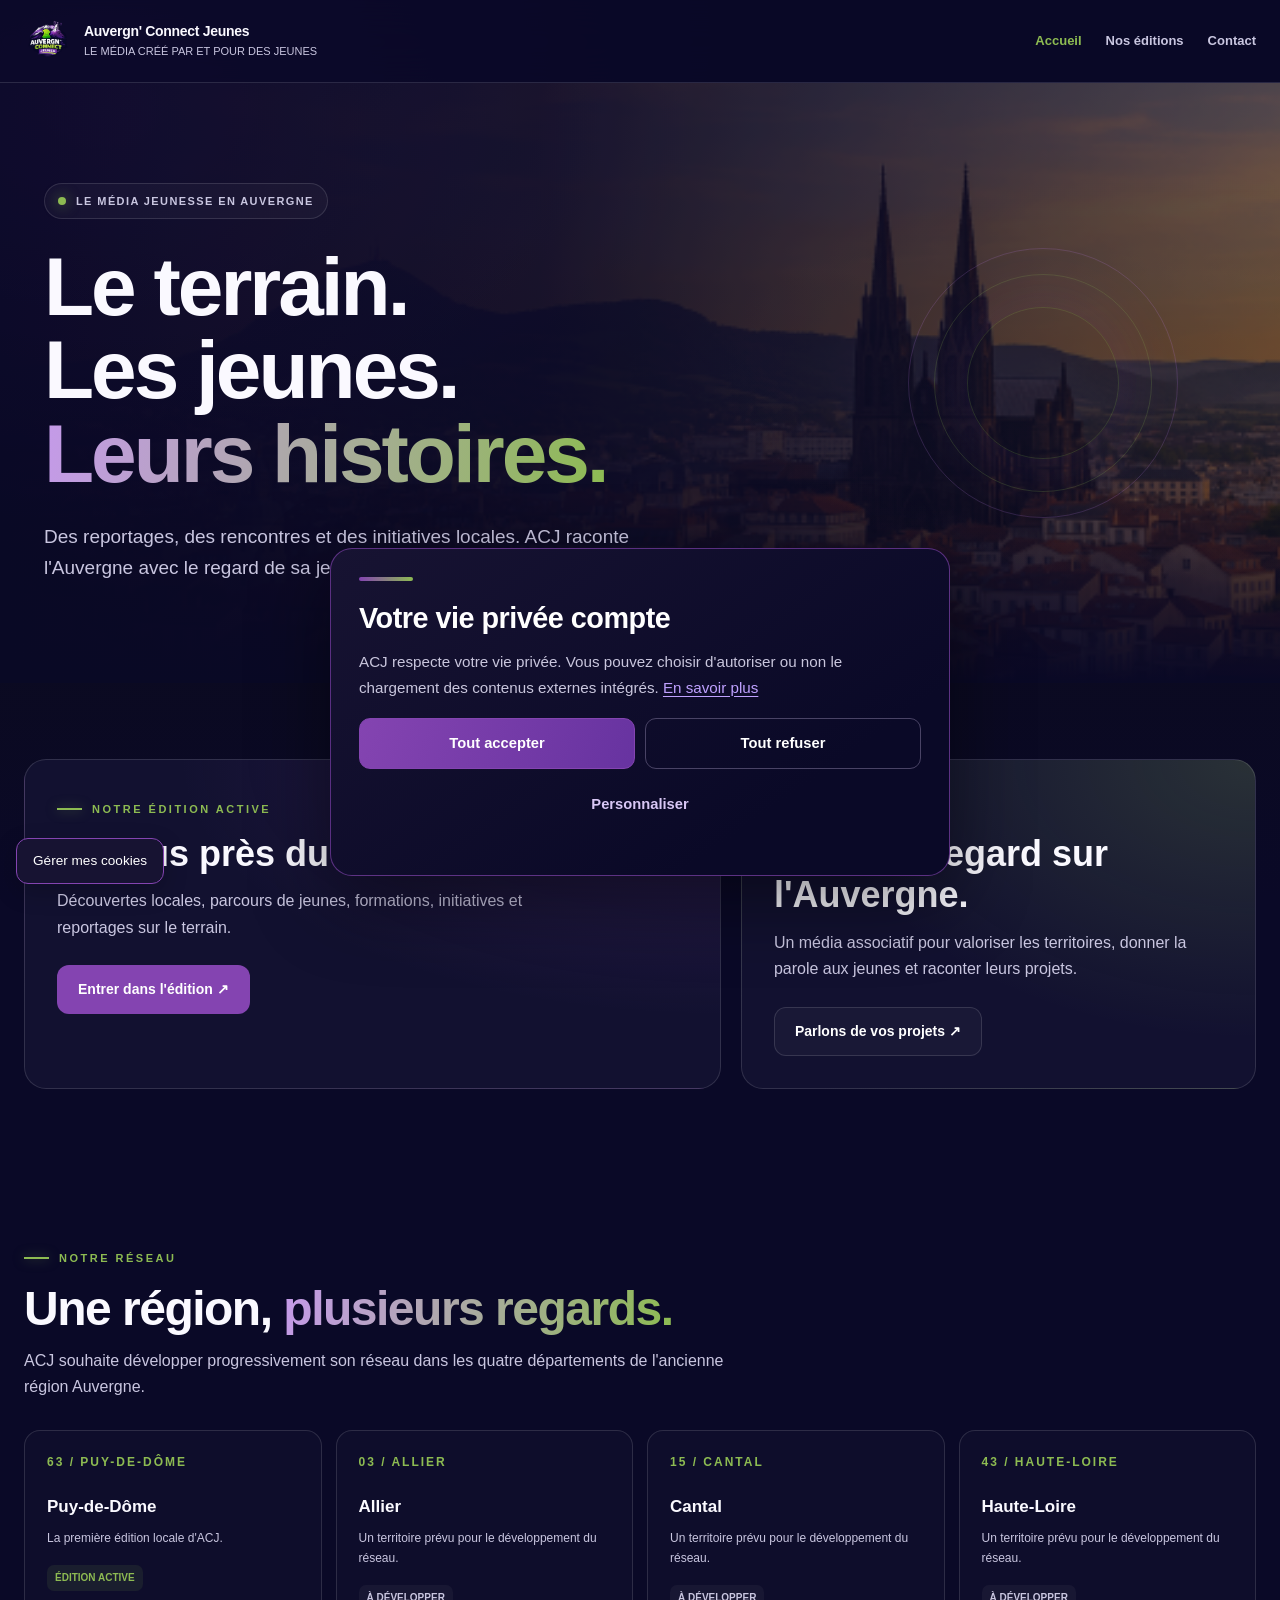
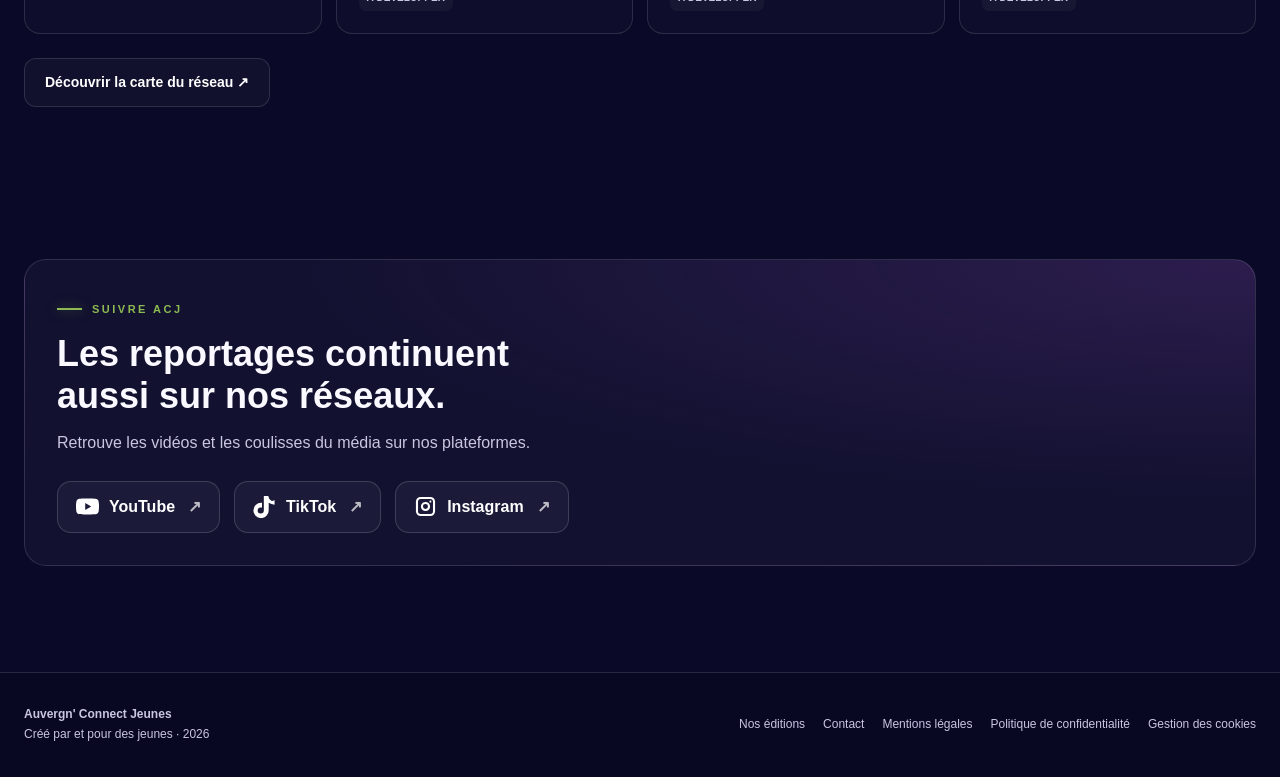
==== commit 62dd8739: "Remove Puy-de-Dôme links from index.html Removed links to Puy-de-Dôme edition from navigation and he" ====
--- a/index.html
+++ b/index.html
@@ -36,7 +36,6 @@
     <nav class="site-nav" aria-label="Navigation principale">
       <a href="index.html" aria-current="page">Accueil</a>
       <a href="editions.html">Nos éditions</a>
-      <a href="puy-de-dome/index.html">Puy-de-Dôme</a>
       <a href="contact.html">Contact</a>
     </nav>
   </div>
@@ -66,14 +65,7 @@
           ACJ raconte l'Auvergne avec le regard de sa jeunesse.
         </p>
 
-        <div class="hero-actions">
-          <a class="button" href="puy-de-dome/index.html">
-            Découvrir notre édition ↗
-          </a>
-          <a class="button button-secondary" href="editions.html">
-            Explorer nos éditions ↗
-          </a>
-        </div>
+
       </div>
     </div>
   </section>
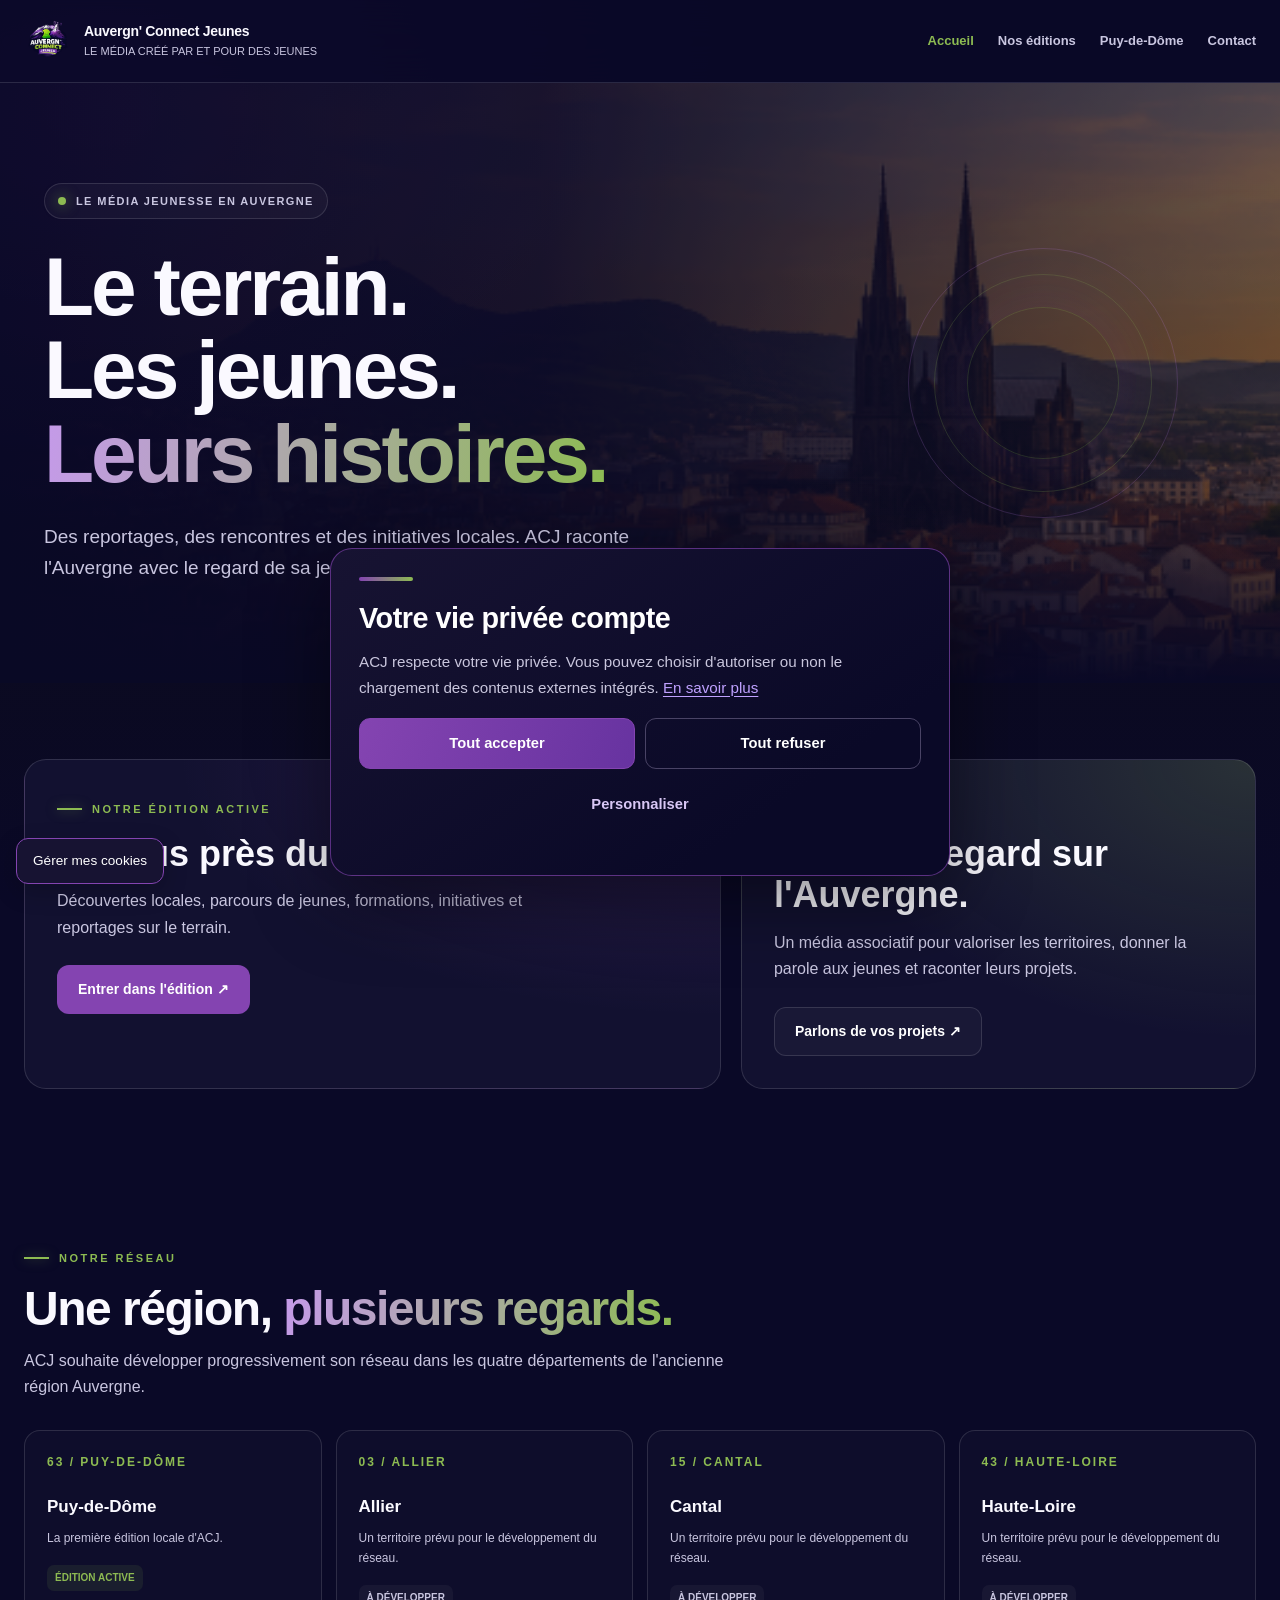
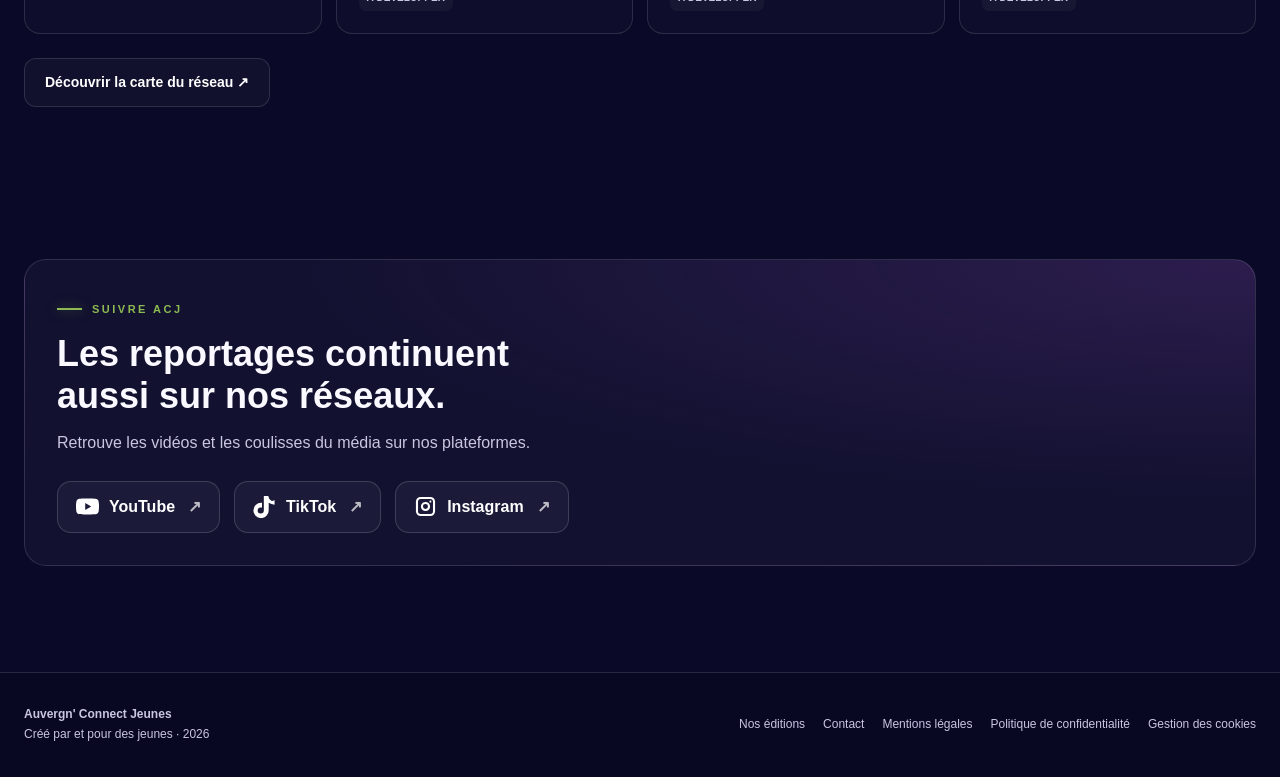
==== commit 4a090756: "Correction et mise à jour de l'accueil ACJ" ====
--- a/index.html
+++ b/index.html
@@ -1,4 +1,3 @@
-
 <!DOCTYPE html>
 <html lang="fr">
 <head>
@@ -36,6 +35,7 @@
     <nav class="site-nav" aria-label="Navigation principale">
       <a href="index.html" aria-current="page">Accueil</a>
       <a href="editions.html">Nos éditions</a>
+              <a href="puy-de-dome/index.html">Puy-de-Dôme</a>
       <a href="contact.html">Contact</a>
     </nav>
   </div>
@@ -395,4 +395,4 @@
 <script src="js/cookies.js"></script>
 
 </body>
-</html>
+</html>
